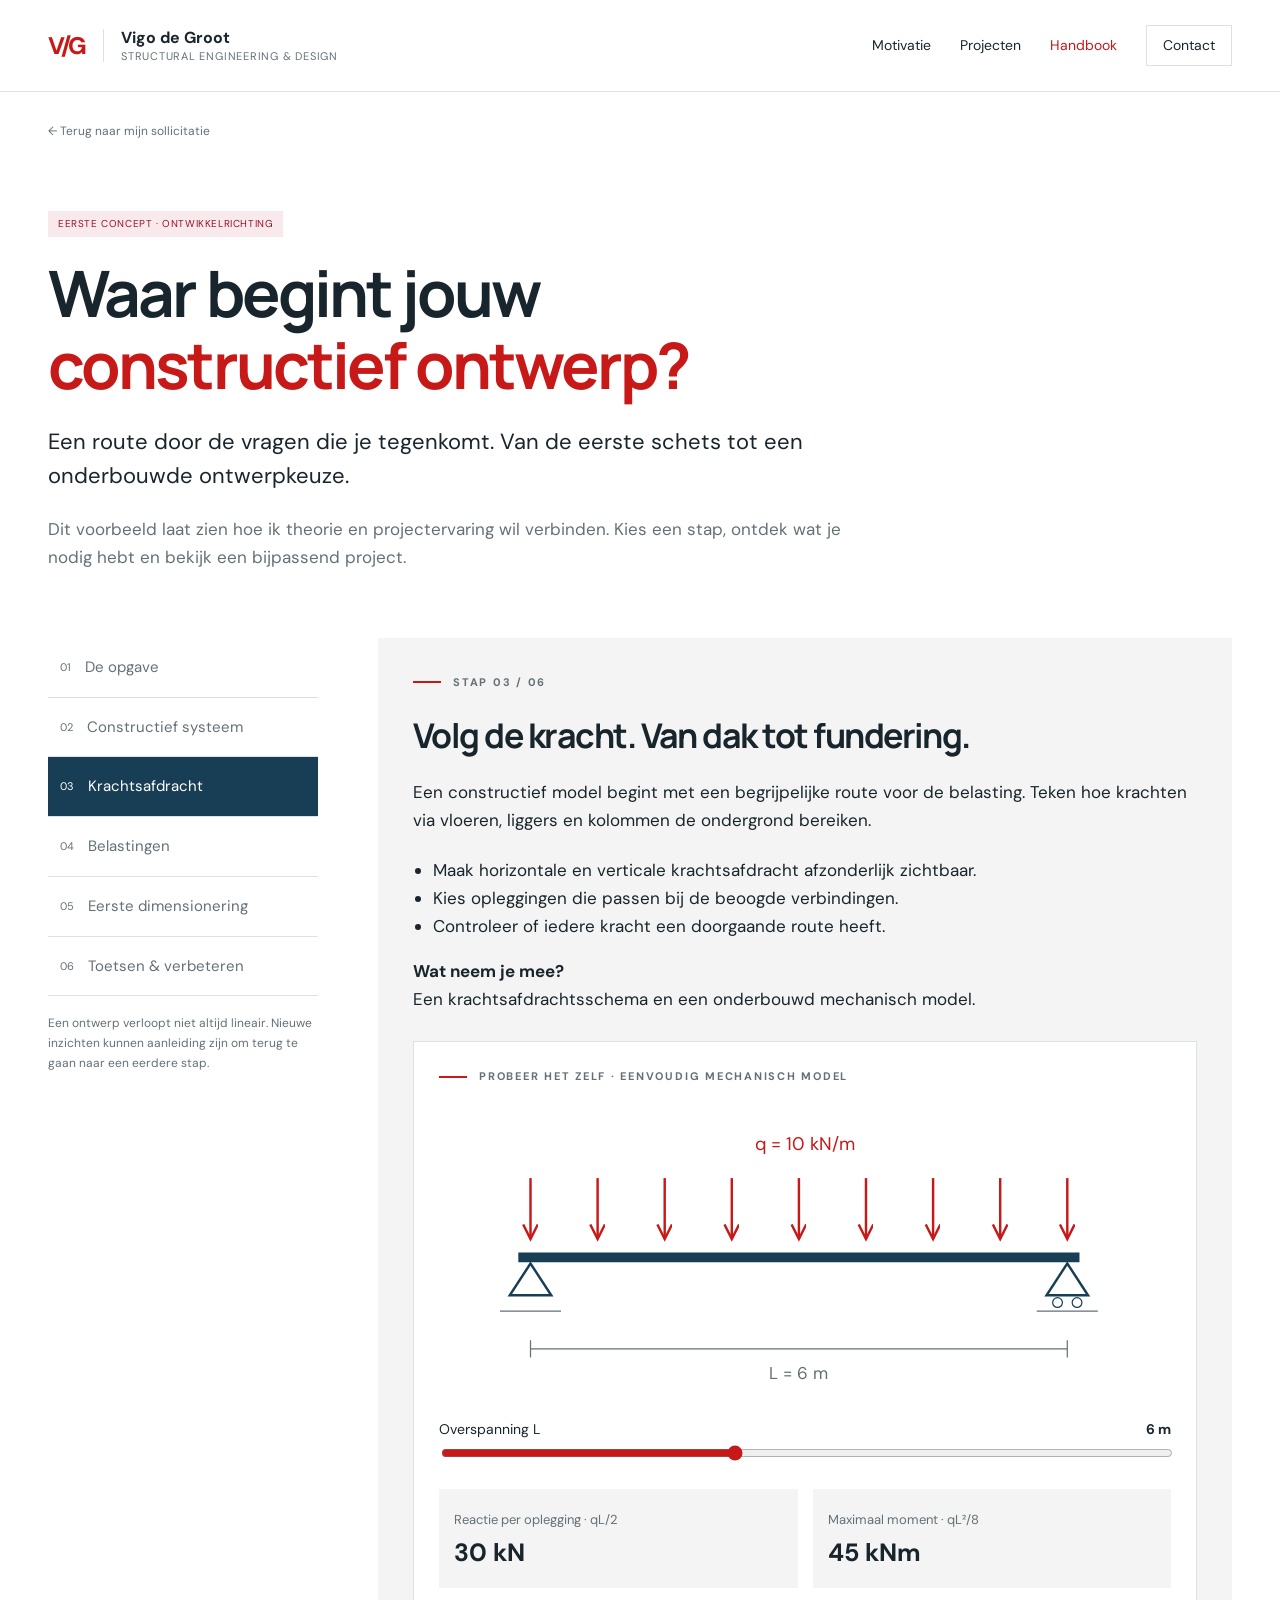
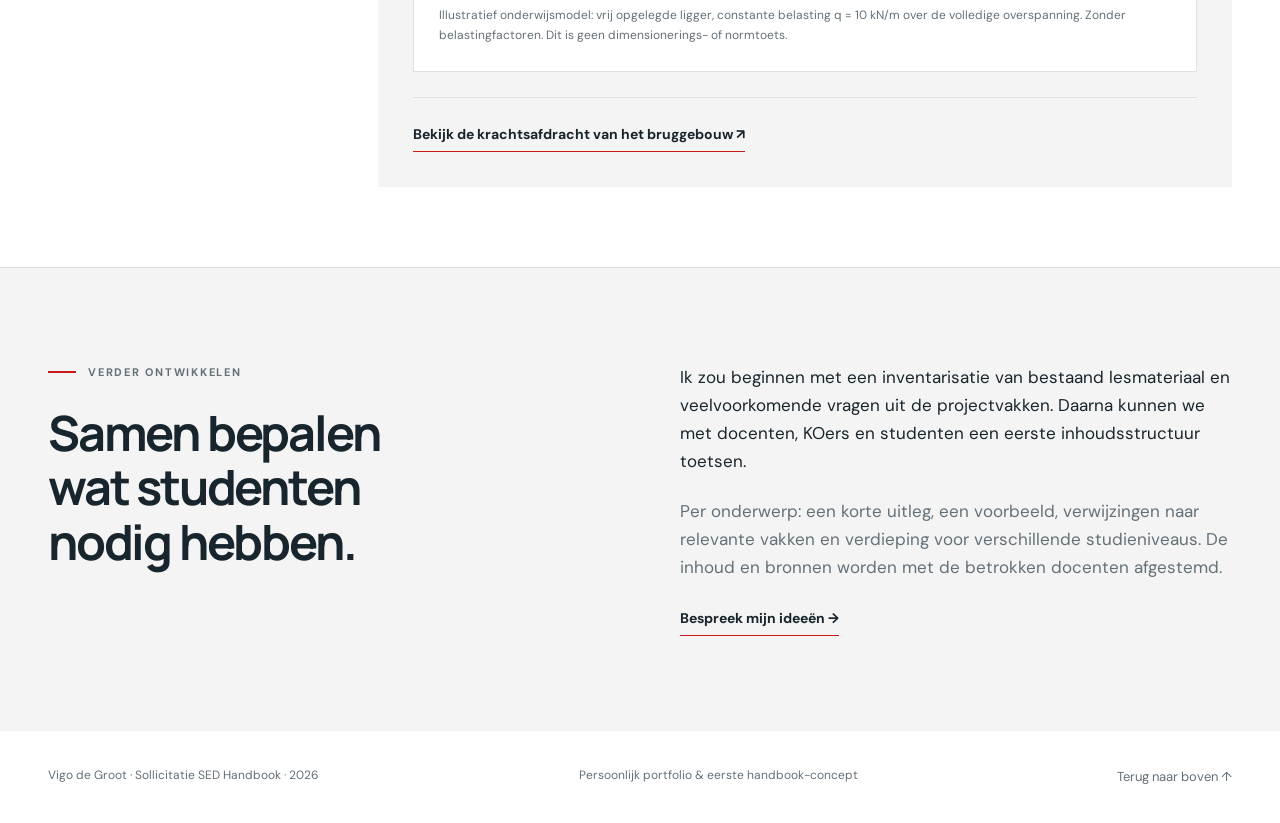
==== handbook.html @ 94eafa07 "Eerste versie sollicitatiewebsite SED Handbook" ====
<!doctype html><html lang="nl"><head><meta charset="utf-8"><meta name="viewport" content="width=device-width,initial-scale=1"><meta name="description" content="Vigo de Groot — sollicitatie studentassistent SED Handbook. Constructieve projecten, motivatie en een interactief handbook-concept."><meta name="theme-color" content="#c81919"><title>Een eerste SED Handbook-concept | Vigo de Groot</title><link rel="icon" href="assets/favicon.svg" type="image/svg+xml"><link rel="stylesheet" href="assets/style.css"><script defer src="assets/site.js"></script></head><body><a class="skip" href="#main">Naar de inhoud</a><header class="header"><div class="wrap"><a class="identity" href="index.html" aria-label="Vigo de Groot, home"><span class="monogram">V<span class="red">/</span>G</span><span><strong>Vigo de Groot</strong><small>Structural Engineering &amp; Design</small></span></a><button class="menu-toggle" aria-controls="navigation" aria-expanded="false">Menu</button><nav class="nav" id="navigation" aria-label="Hoofdnavigatie"><a class=" " href="index.html#motivatie">Motivatie</a><a class=" " href="index.html#projecten">Projecten</a><a class="active " href="handbook.html">Handbook</a><a class=" contact-nav" href="index.html#contact">Contact</a></nav></div></header><main id="main"><div class="wrap"><div class="breadcrumbs"><a href="index.html">← Terug naar mijn sollicitatie</a></div><header class="handbook-head"><span class="concept-tag">EERSTE CONCEPT · ONTWIKKELRICHTING</span><h1>Waar begint jouw<br><span class="red">constructief ontwerp?</span></h1><p class="lead">Een route door de vragen die je tegenkomt. Van de eerste schets tot een onderbouwde ontwerpkeuze.</p><p class="muted">Dit voorbeeld laat zien hoe ik theorie en projectervaring wil verbinden. Kies een stap, ontdek wat je nodig hebt en bekijk een bijpassend project.</p></header><div class="handbook-layout"><div><div class="steps" role="tablist" aria-label="Stappen in het ontwerpproces" aria-orientation="vertical"><button class="step" role="tab" id="step-0" aria-controls="step-panel" aria-selected="false"><span>01</span>De opgave</button><button class="step" role="tab" id="step-1" aria-controls="step-panel" aria-selected="false"><span>02</span>Constructief systeem</button><button class="step" role="tab" id="step-2" aria-controls="step-panel" aria-selected="true"><span>03</span>Krachtsafdracht</button><button class="step" role="tab" id="step-3" aria-controls="step-panel" aria-selected="false"><span>04</span>Belastingen</button><button class="step" role="tab" id="step-4" aria-controls="step-panel" aria-selected="false"><span>05</span>Eerste dimensionering</button><button class="step" role="tab" id="step-5" aria-controls="step-panel" aria-selected="false"><span>06</span>Toetsen & verbeteren</button></div><p class="small-note">Een ontwerp verloopt niet altijd lineair. Nieuwe inzichten kunnen aanleiding zijn om terug te gaan naar een eerdere stap.</p></div><section class="step-content" id="step-panel" role="tabpanel" tabindex="0"><h2>De krachtsafdracht begrijpen</h2><p>Volg de belasting via vloeren, liggers en kolommen naar de fundering.</p><noscript><p class="no-js">Schakel JavaScript in om de stappen en het rekenvoorbeeld te gebruiken.</p></noscript></section></div></div><section class="section contact"><div class="wrap split"><div><div class="eyebrow">Verder ontwikkelen</div><h2>Samen bepalen<br>wat studenten<br>nodig hebben.</h2></div><div><p>Ik zou beginnen met een inventarisatie van bestaand lesmateriaal en veelvoorkomende vragen uit de projectvakken. Daarna kunnen we met docenten, KOers en studenten een eerste inhoudsstructuur toetsen.</p><p class="muted">Per onderwerp: een korte uitleg, een voorbeeld, verwijzingen naar relevante vakken en verdieping voor verschillende studieniveaus. De inhoud en bronnen worden met de betrokken docenten afgestemd.</p><a class="text-link" href="index.html#contact">Bespreek mijn ideeën →</a></div></div></section></main><footer class="footer"><div class="wrap"><span>Vigo de Groot · Sollicitatie SED Handbook · 2026</span><span>Persoonlijk portfolio &amp; eerste handbook-concept</span><a class="to-top" href="#main">Terug naar boven ↑</a></div></footer></body></html>
---- assets/style.css ----
@import url('https://fonts.googleapis.com/css2?family=DM+Sans:wght@400;500;600;700&family=Manrope:wght@400;500;600;700;800&display=swap');
:root{--red:#c81919;--ink:#19252d;--muted:#647078;--line:#dce1e3;--paper:#f3f4f3;--blue:#173e55}*{box-sizing:border-box}html{scroll-behavior:smooth;scroll-padding-top:100px}body{margin:0;background:white;color:var(--ink);font-family:'DM Sans',Arial,sans-serif;font-size:17px;line-height:1.65}a{color:inherit;text-decoration:none}button,input{font:inherit}a,button{touch-action:manipulation}button{cursor:pointer}a:focus-visible,button:focus-visible,input:focus-visible,summary:focus-visible{outline:3px solid var(--red);outline-offset:5px}img{display:block;max-width:100%}h1,h2,h3{font-family:Manrope,Arial,sans-serif;line-height:1.12;letter-spacing:-.045em;margin:0 0 24px;font-weight:700}h1{font-size:clamp(46px,5.7vw,82px)}h2{font-size:clamp(32px,3.8vw,52px)}h3{font-size:26px}p{margin:0 0 22px}small{font-size:13px}.wrap{width:min(1280px,calc(100% - 96px));margin:auto}.skip{position:fixed;top:-100px;background:white;padding:12px;z-index:100}.skip:focus{top:0}.header{height:92px;border-bottom:1px solid var(--line);background:rgba(255,255,255,.97);position:sticky;top:0;z-index:20}.header .wrap{height:100%;display:flex;align-items:center;justify-content:space-between;gap:24px}.identity{display:flex;gap:17px;align-items:center;font-size:16px;line-height:1.4}.monogram{font-weight:800;font-size:24px;color:var(--red);border-right:1px solid var(--line);padding-right:18px;letter-spacing:-2px}.identity small{display:block;color:var(--muted);font-size:11px;letter-spacing:.07em;text-transform:uppercase}.nav{display:flex;align-items:center;gap:29px;font-size:14px}.nav a:hover,.nav a.active{color:var(--red)}.nav .contact-nav{border:1px solid var(--line);padding:8px 16px}.menu-toggle{display:none;border:1px solid var(--line);background:white;padding:8px 14px}.eyebrow{text-transform:uppercase;letter-spacing:.16em;font-size:11px;font-weight:700;color:var(--muted);display:flex;align-items:center;gap:12px;margin-bottom:25px}.eyebrow:before{content:'';height:2px;width:28px;background:var(--red)}.red{color:var(--red)}.hero{padding:75px 0 55px;display:grid;grid-template-columns:1fr 1.08fr;align-items:center;gap:45px}.hero .intro{max-width:490px;color:var(--muted);font-size:18px}.hero h1 span{display:block}.actions{display:flex;gap:12px;flex-wrap:wrap;margin-top:30px}.btn{display:inline-flex;align-items:center;justify-content:space-between;gap:25px;padding:13px 21px;font-size:14px;font-weight:600;border:1px solid var(--line);background:white;color:var(--ink)}.btn.primary{background:var(--red);color:white;border-color:var(--red)}.btn:hover{transform:translateY(-2px)}.hero-art{background:var(--paper);position:relative;min-height:470px;display:flex;align-items:center;padding:28px;overflow:hidden}.hero-art:before{content:'';position:absolute;inset:0;background-image:linear-gradient(#dce0e330 1px,transparent 1px),linear-gradient(90deg,#dce0e330 1px,transparent 1px);background-size:32px 32px}.hero-art img{position:relative;width:100%;mix-blend-mode:multiply}.art-label{position:absolute;bottom:20px;left:25px;right:25px;display:flex;justify-content:space-between;font-size:11px;letter-spacing:.07em;text-transform:uppercase;color:var(--muted)}.art-index{position:absolute;right:25px;top:14px;font-size:62px;font-weight:400;line-height:1;color:#ccd1d3}.study-strip{display:flex;align-items:center;justify-content:space-between;padding:27px 0;border-top:1px solid var(--line);gap:25px;font-size:13px;color:var(--muted)}.study-strip img{width:145px}.section{padding:95px 0;border-top:1px solid var(--line)}.split{display:grid;grid-template-columns:1fr 1fr;gap:90px}.lead{font-size:22px;line-height:1.55}.muted{color:var(--muted)}.questions{display:grid;grid-template-columns:repeat(3,1fr);gap:30px;margin-top:45px}.question{padding:27px 0 0;border-top:2px solid var(--ink)}.question span{color:var(--red);font-size:12px}.question h3{font-size:21px;margin:17px 0}.question p{font-size:15px;color:var(--muted)}.section-top{display:flex;justify-content:space-between;align-items:end;gap:40px;margin-bottom:40px}.section-top h2{margin-bottom:0}.section-top p{max-width:350px;color:var(--muted);font-size:15px;margin:0}.project-grid{display:grid;grid-template-columns:repeat(3,1fr);gap:25px}.project-card .project-image{height:270px;background:var(--paper);padding:18px;overflow:hidden;display:flex;align-items:center}.project-image img{width:100%;height:100%;object-fit:contain;mix-blend-mode:multiply;transition:transform .4s}.project-card:hover img{transform:scale(1.045)}.project-card .meta{display:flex;justify-content:space-between;font-size:10px;letter-spacing:.09em;text-transform:uppercase;margin:22px 0 13px;color:var(--muted)}.project-card h3{font-size:25px;margin-bottom:13px}.project-card p{font-size:14px;color:var(--muted)}.text-link{font-size:14px;font-weight:700;border-bottom:1px solid var(--red);padding-bottom:5px;display:inline-block}.handbook-teaser{background:var(--blue);color:white}.handbook-teaser .eyebrow,.handbook-teaser .muted{color:#b9cbd5}.handbook-teaser .split{align-items:center}.route{display:grid;gap:0;border-top:1px solid #638091}.route div{padding:14px 0;border-bottom:1px solid #638091;display:flex;gap:25px;font-size:18px}.route span{font-size:12px;color:#b9cbd5}.route b{margin-left:auto;font-weight:400}.web-work{display:grid;grid-template-columns:.85fr 1fr;gap:80px;align-items:center}.browser-art{border:1px solid var(--line);background:var(--paper)}.browser-bar{display:flex;align-items:center;gap:7px;padding:14px;border-bottom:1px solid var(--line);font-size:10px;color:var(--muted)}.browser-bar i{width:6px;height:6px;border-radius:50%;background:#b8c1c5}.browser-bar span{margin-left:12px}.web-preview{padding:50px 35px;background:#edf1ed;min-height:265px}.web-preview h3{font-size:42px;color:#294b3e}.web-preview p{font-size:13px;color:#53685e}.web-preview .label{font-size:10px;text-transform:uppercase;letter-spacing:.14em}.contact{background:var(--paper)}.contact h2{max-width:600px}.contact .split{gap:80px}.availability{border-left:2px solid var(--red);padding-left:25px;font-size:15px}.availability strong{display:block;margin-bottom:12px}.footer{padding:35px 0;font-size:12px;color:var(--muted)}.footer .wrap{display:flex;justify-content:space-between;gap:30px}.logos{display:flex;align-items:center;gap:25px;margin-top:28px}.logos img{max-width:120px;max-height:48px;object-fit:contain}.breadcrumbs{padding-top:30px;font-size:12px;color:var(--muted)}.project-head{padding:45px 0 45px;display:grid;grid-template-columns:1.4fr .6fr;gap:70px;align-items:end}.project-head h1{font-size:clamp(42px,5vw,68px)}.project-facts{font-size:13px;border-top:1px solid var(--line);padding-top:18px}.project-facts div{margin-bottom:12px}.project-facts b{display:block;font-size:10px;letter-spacing:.1em;text-transform:uppercase;color:var(--muted)}.project-banner{background:var(--paper);height:480px;display:flex;align-items:center;justify-content:center;padding:35px}.project-banner img{height:100%;width:100%;object-fit:contain;mix-blend-mode:multiply}.article-layout{display:grid;grid-template-columns:200px 1fr;gap:70px;margin:65px auto}.contents{position:sticky;top:120px;align-self:start;font-size:13px}.contents a{display:block;padding:8px 0;color:var(--muted)}.article section{margin-bottom:65px}.article h2{font-size:35px}.article p{max-width:760px}.figure{margin:30px 0}.figure img{max-height:490px;width:100%;object-fit:contain;background:var(--paper);padding:20px}.figure figcaption{color:var(--muted);font-size:12px;margin-top:12px}.lesson{background:#f1f4f5;padding:32px;border-left:3px solid var(--red)}.lesson h3{font-size:24px}.pdf-panel{border:1px solid var(--line);padding:25px}.pdf-panel summary{cursor:pointer;font-weight:600}.pdf-panel iframe{width:100%;height:650px;border:0;margin-top:25px}.report-actions{display:flex;gap:20px;flex-wrap:wrap;margin-top:20px}.handbook-head{max-width:820px;padding:65px 0 45px}.handbook-head h1{font-size:64px}.concept-tag{background:#f8e9ec;color:#9b1226;padding:5px 10px;font-size:10px;letter-spacing:.06em;display:inline-block;margin-bottom:20px}.handbook-layout{display:grid;grid-template-columns:270px 1fr;gap:60px;padding-bottom:80px}.steps{display:flex;flex-direction:column;gap:0}.step{border:0;border-bottom:1px solid var(--line);background:white;padding:17px 12px;text-align:left;font-size:15px;display:flex;gap:14px;color:var(--muted)}.step span{font-size:11px;padding-top:3px}.step[aria-selected=true]{background:var(--blue);color:white}.step-content{background:var(--paper);padding:35px}.step-content h2{font-size:34px}.step-content ul{padding-left:20px}.demo{margin-top:28px;background:white;padding:25px;border:1px solid var(--line)}.demo svg{width:100%;height:auto;max-height:310px}.demo label{display:flex;justify-content:space-between;font-size:14px}.demo input{width:100%;accent-color:var(--red)}.demo .result{display:grid;grid-template-columns:1fr 1fr;gap:15px;margin-top:20px}.result div{background:var(--paper);padding:15px}.result strong{display:block;font-size:25px}.result small{color:var(--muted)}.small-note{font-size:12px;color:var(--muted);margin:18px 0 0}.feedback{margin-top:25px;padding-top:25px;border-top:1px solid var(--line);font-size:14px}.no-js{background:#fff5cf;padding:15px}.to-top{font-size:13px}.project-card a{display:block}.project-card .text-link{display:inline-block}
@media(min-width:1450px){.hero{padding-top:90px;padding-bottom:70px}.hero-art{min-height:520px}}
@media(max-width:1000px){.wrap{width:calc(100% - 48px)}.nav{gap:16px}.hero{gap:24px}.hero-art{min-height:380px}.split,.web-work{gap:40px}.project-grid{gap:18px}.project-card .project-image{height:210px}.article-layout{gap:35px;grid-template-columns:160px 1fr}.project-head{gap:35px}.handbook-layout{gap:30px;grid-template-columns:220px 1fr}}
@media(max-width:720px){.wrap{width:calc(100% - 36px)}.header{height:74px}.menu-toggle{display:block}.nav{display:none;position:absolute;top:73px;left:0;right:0;background:white;padding:20px;flex-direction:column;align-items:stretch;border-bottom:1px solid var(--line)}.nav.open{display:flex}.hero,.split,.web-work,.project-head{grid-template-columns:1fr;gap:30px}.hero{padding:45px 0 30px}.hero h1{font-size:53px}.hero-art{min-height:310px}.hero .intro{font-size:17px}.study-strip{flex-wrap:wrap;font-size:11px}.study-strip img{width:110px}.section{padding:60px 0}.questions,.project-grid{grid-template-columns:1fr}.questions{gap:10px}.section-top{display:block}.section-top p{margin-top:20px}.project-card{margin-bottom:22px}.project-card .project-image{height:300px}.footer .wrap{flex-direction:column;gap:12px}.project-head{padding-top:35px}.project-banner{height:340px;padding:20px}.article-layout{display:block;margin-top:35px}.contents{position:static;display:flex;flex-wrap:wrap;gap:16px;margin-bottom:30px}.article h2{font-size:30px}.handbook-head h1{font-size:44px}.handbook-layout{display:block}.steps{margin-bottom:25px;display:grid;grid-template-columns:1fr 1fr}.step{font-size:12px;padding:12px 8px}.step-content{padding:22px}.demo{padding:14px}.result strong{font-size:21px}.pdf-panel{padding:18px}.pdf-panel iframe{height:480px}.identity{font-size:14px}.identity small{font-size:9px}.section-top h2{font-size:36px}}
.logos img[src$="koers.png"]{mix-blend-mode:multiply}
.project-bep .project-image,.project-high-rise .project-image{padding:0;background:white}
.project-bep .project-image img{object-fit:cover;mix-blend-mode:normal}
.project-high-rise .project-image img,.project-banner.project-high-rise img,.project-banner.project-bep img{mix-blend-mode:normal}
.project-high-rise .project-image img{object-fit:cover;object-position:center}
.hero-photo{padding:0;align-self:stretch;min-height:470px}
.hero-photo:before{display:none}
.hero-photo>img{position:absolute;inset:0;width:100%;height:100%;object-fit:cover;object-position:50% 50%;mix-blend-mode:normal}
.hero-photo .art-label{left:0;right:0;bottom:0;padding:40px 24px 20px;background:linear-gradient(transparent,rgba(0,0,0,.78));color:white;gap:20px}
.dpart-preview{background:white}
.dpart-preview>a{display:block}
.dpart-preview img{width:100%;height:auto}
.preview-caption{display:flex;justify-content:space-between;padding:16px 20px;font-size:14px;font-weight:600;border-top:1px solid var(--line)}
.dpart-preview>a:hover .preview-caption{color:var(--red)}
@media(max-width:720px){.hero-photo{min-height:340px}.hero-photo .art-label{font-size:9px;padding:35px 16px 16px}}
.project-banner.project-bep,.project-banner.project-high-rise{padding:0;background:white}
.connection-detail{margin-top:50px;padding-top:35px;border-top:1px solid var(--line)}
.connection-detail .figure img{max-height:600px;background:white}
.connection-detail figcaption .text-link{font-size:12px}
@media(prefers-reduced-motion:reduce){html{scroll-behavior:auto}*,*:before{transition:none!important}}
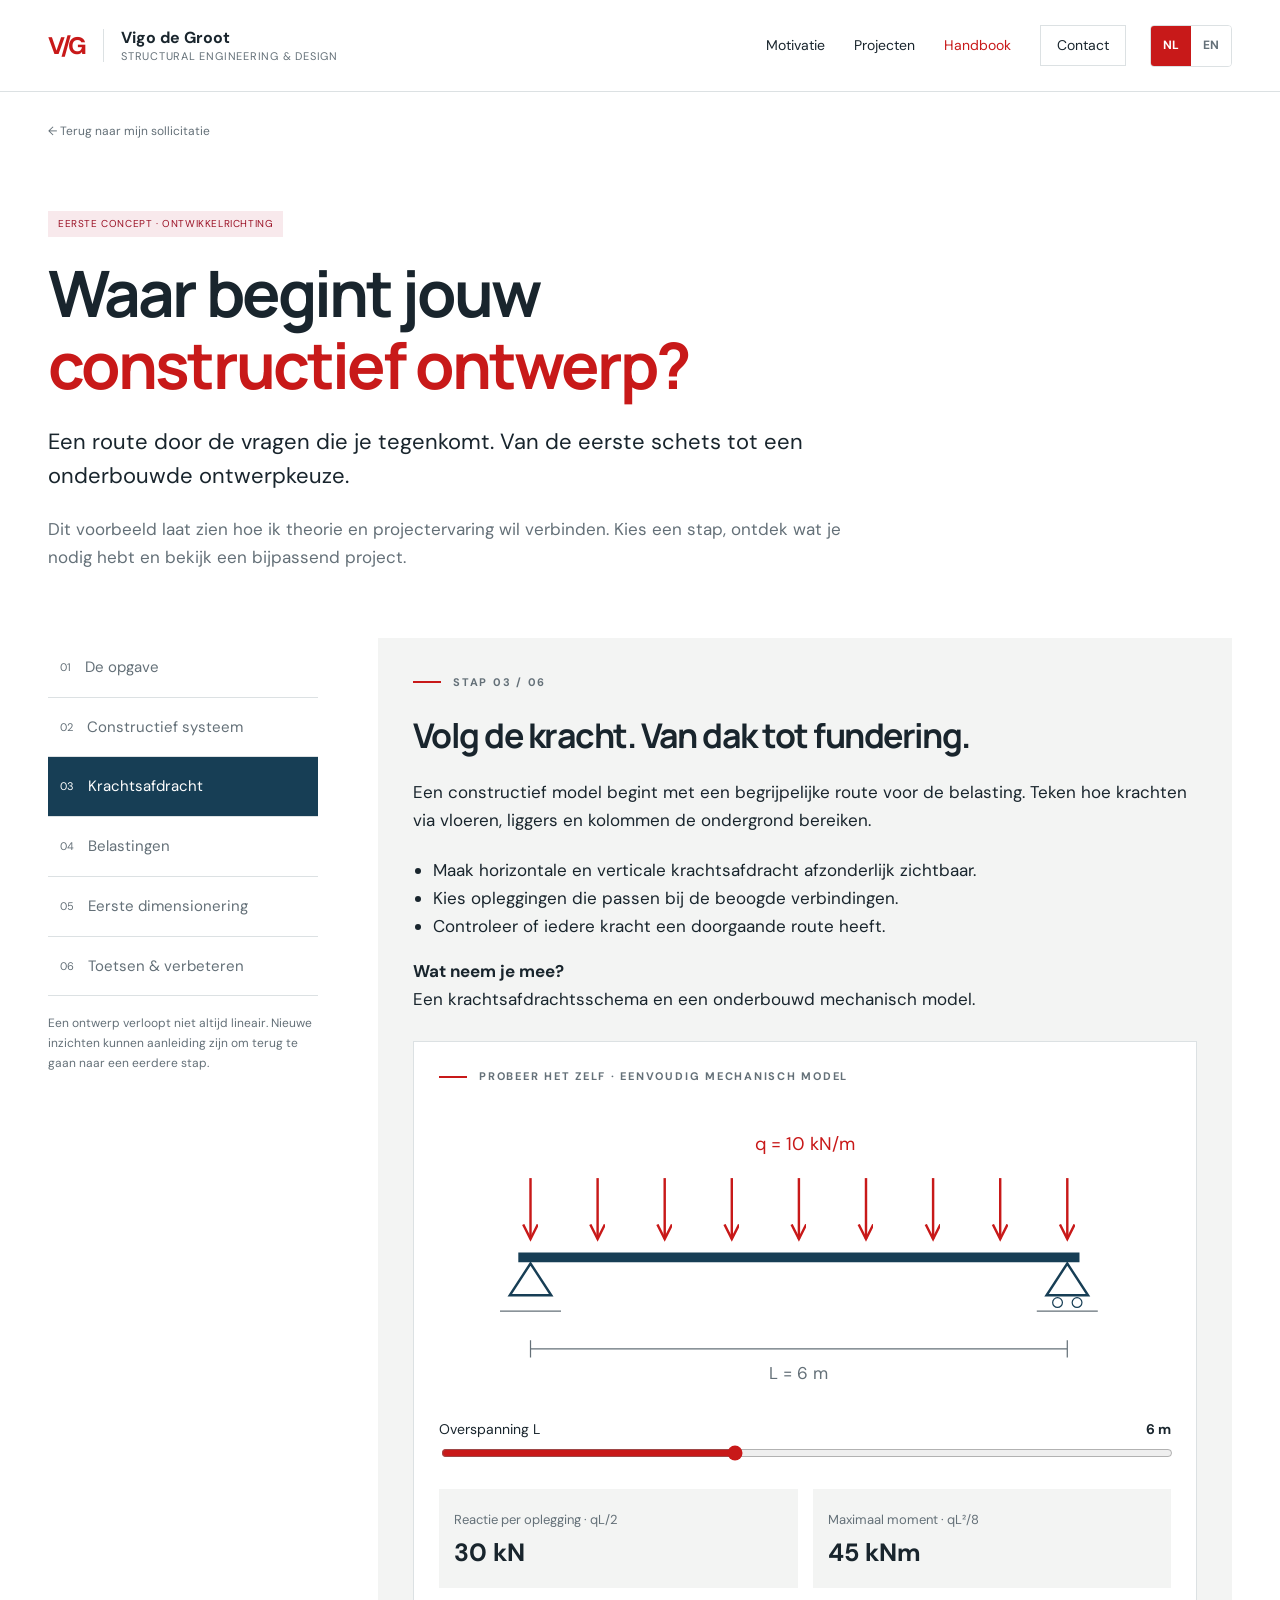
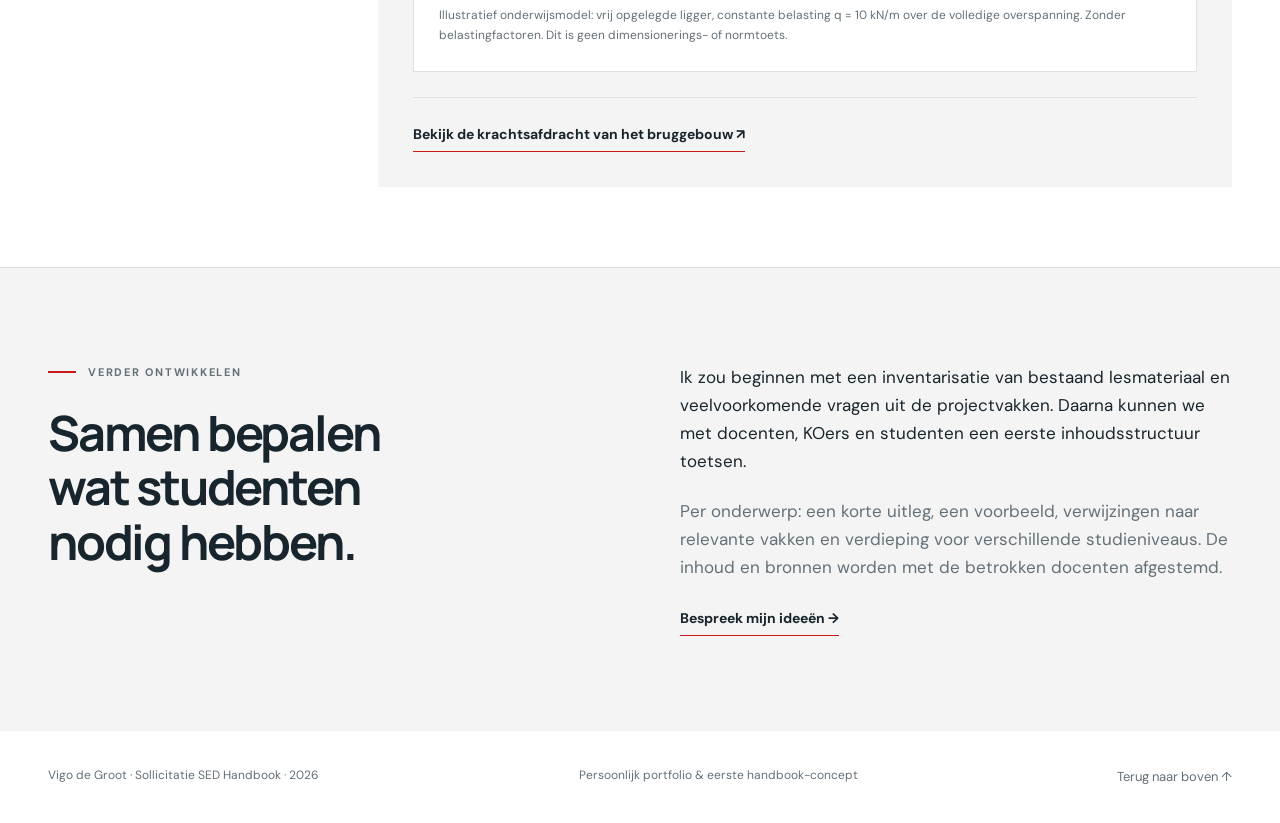
==== commit 4d2167fa: "Add complete English translation and NL/EN language switch" ====
--- a/handbook.html
+++ b/handbook.html
@@ -1 +1 @@
-<!doctype html><html lang="nl"><head><meta charset="utf-8"><meta name="viewport" content="width=device-width,initial-scale=1"><meta name="description" content="Vigo de Groot — sollicitatie studentassistent SED Handbook. Constructieve projecten, motivatie en een interactief handbook-concept."><meta name="theme-color" content="#c81919"><title>Een eerste SED Handbook-concept | Vigo de Groot</title><link rel="icon" href="assets/favicon.svg" type="image/svg+xml"><link rel="stylesheet" href="assets/style.css"><script defer src="assets/site.js"></script></head><body><a class="skip" href="#main">Naar de inhoud</a><header class="header"><div class="wrap"><a class="identity" href="index.html" aria-label="Vigo de Groot, home"><span class="monogram">V<span class="red">/</span>G</span><span><strong>Vigo de Groot</strong><small>Structural Engineering &amp; Design</small></span></a><button class="menu-toggle" aria-controls="navigation" aria-expanded="false">Menu</button><nav class="nav" id="navigation" aria-label="Hoofdnavigatie"><a class=" " href="index.html#motivatie">Motivatie</a><a class=" " href="index.html#projecten">Projecten</a><a class="active " href="handbook.html">Handbook</a><a class=" contact-nav" href="index.html#contact">Contact</a></nav></div></header><main id="main"><div class="wrap"><div class="breadcrumbs"><a href="index.html">← Terug naar mijn sollicitatie</a></div><header class="handbook-head"><span class="concept-tag">EERSTE CONCEPT · ONTWIKKELRICHTING</span><h1>Waar begint jouw<br><span class="red">constructief ontwerp?</span></h1><p class="lead">Een route door de vragen die je tegenkomt. Van de eerste schets tot een onderbouwde ontwerpkeuze.</p><p class="muted">Dit voorbeeld laat zien hoe ik theorie en projectervaring wil verbinden. Kies een stap, ontdek wat je nodig hebt en bekijk een bijpassend project.</p></header><div class="handbook-layout"><div><div class="steps" role="tablist" aria-label="Stappen in het ontwerpproces" aria-orientation="vertical"><button class="step" role="tab" id="step-0" aria-controls="step-panel" aria-selected="false"><span>01</span>De opgave</button><button class="step" role="tab" id="step-1" aria-controls="step-panel" aria-selected="false"><span>02</span>Constructief systeem</button><button class="step" role="tab" id="step-2" aria-controls="step-panel" aria-selected="true"><span>03</span>Krachtsafdracht</button><button class="step" role="tab" id="step-3" aria-controls="step-panel" aria-selected="false"><span>04</span>Belastingen</button><button class="step" role="tab" id="step-4" aria-controls="step-panel" aria-selected="false"><span>05</span>Eerste dimensionering</button><button class="step" role="tab" id="step-5" aria-controls="step-panel" aria-selected="false"><span>06</span>Toetsen & verbeteren</button></div><p class="small-note">Een ontwerp verloopt niet altijd lineair. Nieuwe inzichten kunnen aanleiding zijn om terug te gaan naar een eerdere stap.</p></div><section class="step-content" id="step-panel" role="tabpanel" tabindex="0"><h2>De krachtsafdracht begrijpen</h2><p>Volg de belasting via vloeren, liggers en kolommen naar de fundering.</p><noscript><p class="no-js">Schakel JavaScript in om de stappen en het rekenvoorbeeld te gebruiken.</p></noscript></section></div></div><section class="section contact"><div class="wrap split"><div><div class="eyebrow">Verder ontwikkelen</div><h2>Samen bepalen<br>wat studenten<br>nodig hebben.</h2></div><div><p>Ik zou beginnen met een inventarisatie van bestaand lesmateriaal en veelvoorkomende vragen uit de projectvakken. Daarna kunnen we met docenten, KOers en studenten een eerste inhoudsstructuur toetsen.</p><p class="muted">Per onderwerp: een korte uitleg, een voorbeeld, verwijzingen naar relevante vakken en verdieping voor verschillende studieniveaus. De inhoud en bronnen worden met de betrokken docenten afgestemd.</p><a class="text-link" href="index.html#contact">Bespreek mijn ideeën →</a></div></div></section></main><footer class="footer"><div class="wrap"><span>Vigo de Groot · Sollicitatie SED Handbook · 2026</span><span>Persoonlijk portfolio &amp; eerste handbook-concept</span><a class="to-top" href="#main">Terug naar boven ↑</a></div></footer></body></html>+<!doctype html><html lang="nl"><head><meta charset="utf-8"><meta name="viewport" content="width=device-width,initial-scale=1"><meta name="description" content="Vigo de Groot — sollicitatie studentassistent SED Handbook. Constructieve projecten, motivatie en een interactief handbook-concept."><meta name="theme-color" content="#c81919"><title>Een eerste SED Handbook-concept | Vigo de Groot</title><link rel="icon" href="assets/favicon.svg" type="image/svg+xml"><link rel="stylesheet" href="assets/style.css"><script defer src="assets/site.js"></script><script defer src="assets/translations.js"></script><script defer src="assets/language.js"></script></head><body><a class="skip" href="#main">Naar de inhoud</a><header class="header"><div class="wrap"><a class="identity" href="index.html" aria-label="Vigo de Groot, home"><span class="monogram">V<span class="red">/</span>G</span><span><strong>Vigo de Groot</strong><small>Structural Engineering &amp; Design</small></span></a><button class="menu-toggle" aria-controls="navigation" aria-expanded="false">Menu</button><nav class="nav" id="navigation" aria-label="Hoofdnavigatie"><a class=" " href="index.html#motivatie">Motivatie</a><a class=" " href="index.html#projecten">Projecten</a><a class="active " href="handbook.html">Handbook</a><a class=" contact-nav" href="index.html#contact">Contact</a></nav><div class="language-switch" role="group" aria-label="Language / Taal"><button type="button" data-language="nl" lang="nl" aria-label="Nederlands" aria-pressed="true">NL</button><button type="button" data-language="en" lang="en" aria-label="English" aria-pressed="false">EN</button></div></div></header><main id="main"><div class="wrap"><div class="breadcrumbs"><a href="index.html">← Terug naar mijn sollicitatie</a></div><header class="handbook-head"><span class="concept-tag">EERSTE CONCEPT · ONTWIKKELRICHTING</span><h1>Waar begint jouw<br><span class="red">constructief ontwerp?</span></h1><p class="lead">Een route door de vragen die je tegenkomt. Van de eerste schets tot een onderbouwde ontwerpkeuze.</p><p class="muted">Dit voorbeeld laat zien hoe ik theorie en projectervaring wil verbinden. Kies een stap, ontdek wat je nodig hebt en bekijk een bijpassend project.</p></header><div class="handbook-layout"><div><div class="steps" role="tablist" aria-label="Stappen in het ontwerpproces" aria-orientation="vertical"><button class="step" role="tab" id="step-0" aria-controls="step-panel" aria-selected="false"><span>01</span>De opgave</button><button class="step" role="tab" id="step-1" aria-controls="step-panel" aria-selected="false"><span>02</span>Constructief systeem</button><button class="step" role="tab" id="step-2" aria-controls="step-panel" aria-selected="true"><span>03</span>Krachtsafdracht</button><button class="step" role="tab" id="step-3" aria-controls="step-panel" aria-selected="false"><span>04</span>Belastingen</button><button class="step" role="tab" id="step-4" aria-controls="step-panel" aria-selected="false"><span>05</span>Eerste dimensionering</button><button class="step" role="tab" id="step-5" aria-controls="step-panel" aria-selected="false"><span>06</span>Toetsen & verbeteren</button></div><p class="small-note">Een ontwerp verloopt niet altijd lineair. Nieuwe inzichten kunnen aanleiding zijn om terug te gaan naar een eerdere stap.</p></div><section class="step-content" id="step-panel" role="tabpanel" tabindex="0"><h2>De krachtsafdracht begrijpen</h2><p>Volg de belasting via vloeren, liggers en kolommen naar de fundering.</p><noscript><p class="no-js">Schakel JavaScript in om de stappen en het rekenvoorbeeld te gebruiken.</p></noscript></section></div></div><section class="section contact"><div class="wrap split"><div><div class="eyebrow">Verder ontwikkelen</div><h2>Samen bepalen<br>wat studenten<br>nodig hebben.</h2></div><div><p>Ik zou beginnen met een inventarisatie van bestaand lesmateriaal en veelvoorkomende vragen uit de projectvakken. Daarna kunnen we met docenten, KOers en studenten een eerste inhoudsstructuur toetsen.</p><p class="muted">Per onderwerp: een korte uitleg, een voorbeeld, verwijzingen naar relevante vakken en verdieping voor verschillende studieniveaus. De inhoud en bronnen worden met de betrokken docenten afgestemd.</p><a class="text-link" href="index.html#contact">Bespreek mijn ideeën →</a></div></div></section></main><footer class="footer"><div class="wrap"><span>Vigo de Groot · Sollicitatie SED Handbook · 2026</span><span>Persoonlijk portfolio &amp; eerste handbook-concept</span><a class="to-top" href="#main">Terug naar boven ↑</a></div></footer></body></html>
--- a/assets/style.css
+++ b/assets/style.css
@@ -23,3 +23,11 @@
 .connection-detail .figure img{max-height:600px;background:white}
 .connection-detail figcaption .text-link{font-size:12px}
 @media(prefers-reduced-motion:reduce){html{scroll-behavior:auto}*,*:before{transition:none!important}}
+
+.header .nav{margin-left:auto}
+.language-switch{display:flex;flex-shrink:0;border:1px solid var(--line);border-radius:4px;overflow:hidden}
+.language-switch button{border:0;background:white;color:var(--muted);padding:8px 10px;font-size:12px;font-weight:700;min-height:40px;min-width:40px}
+.language-switch button[aria-pressed=true]{background:var(--red);color:white}
+.language-switch button:focus-visible{outline-offset:-4px}
+@media(max-width:720px){.header .wrap{gap:10px}.header .identity{margin-right:auto;gap:9px}.header .monogram{padding-right:9px}.menu-toggle{padding:8px 10px}.language-switch button{padding:8px}.header .nav{margin-left:0}}
+@media(max-width:390px){.header .identity small{display:none}.header .monogram{display:none}.header .identity{font-size:12px}.menu-toggle{font-size:13px}}
